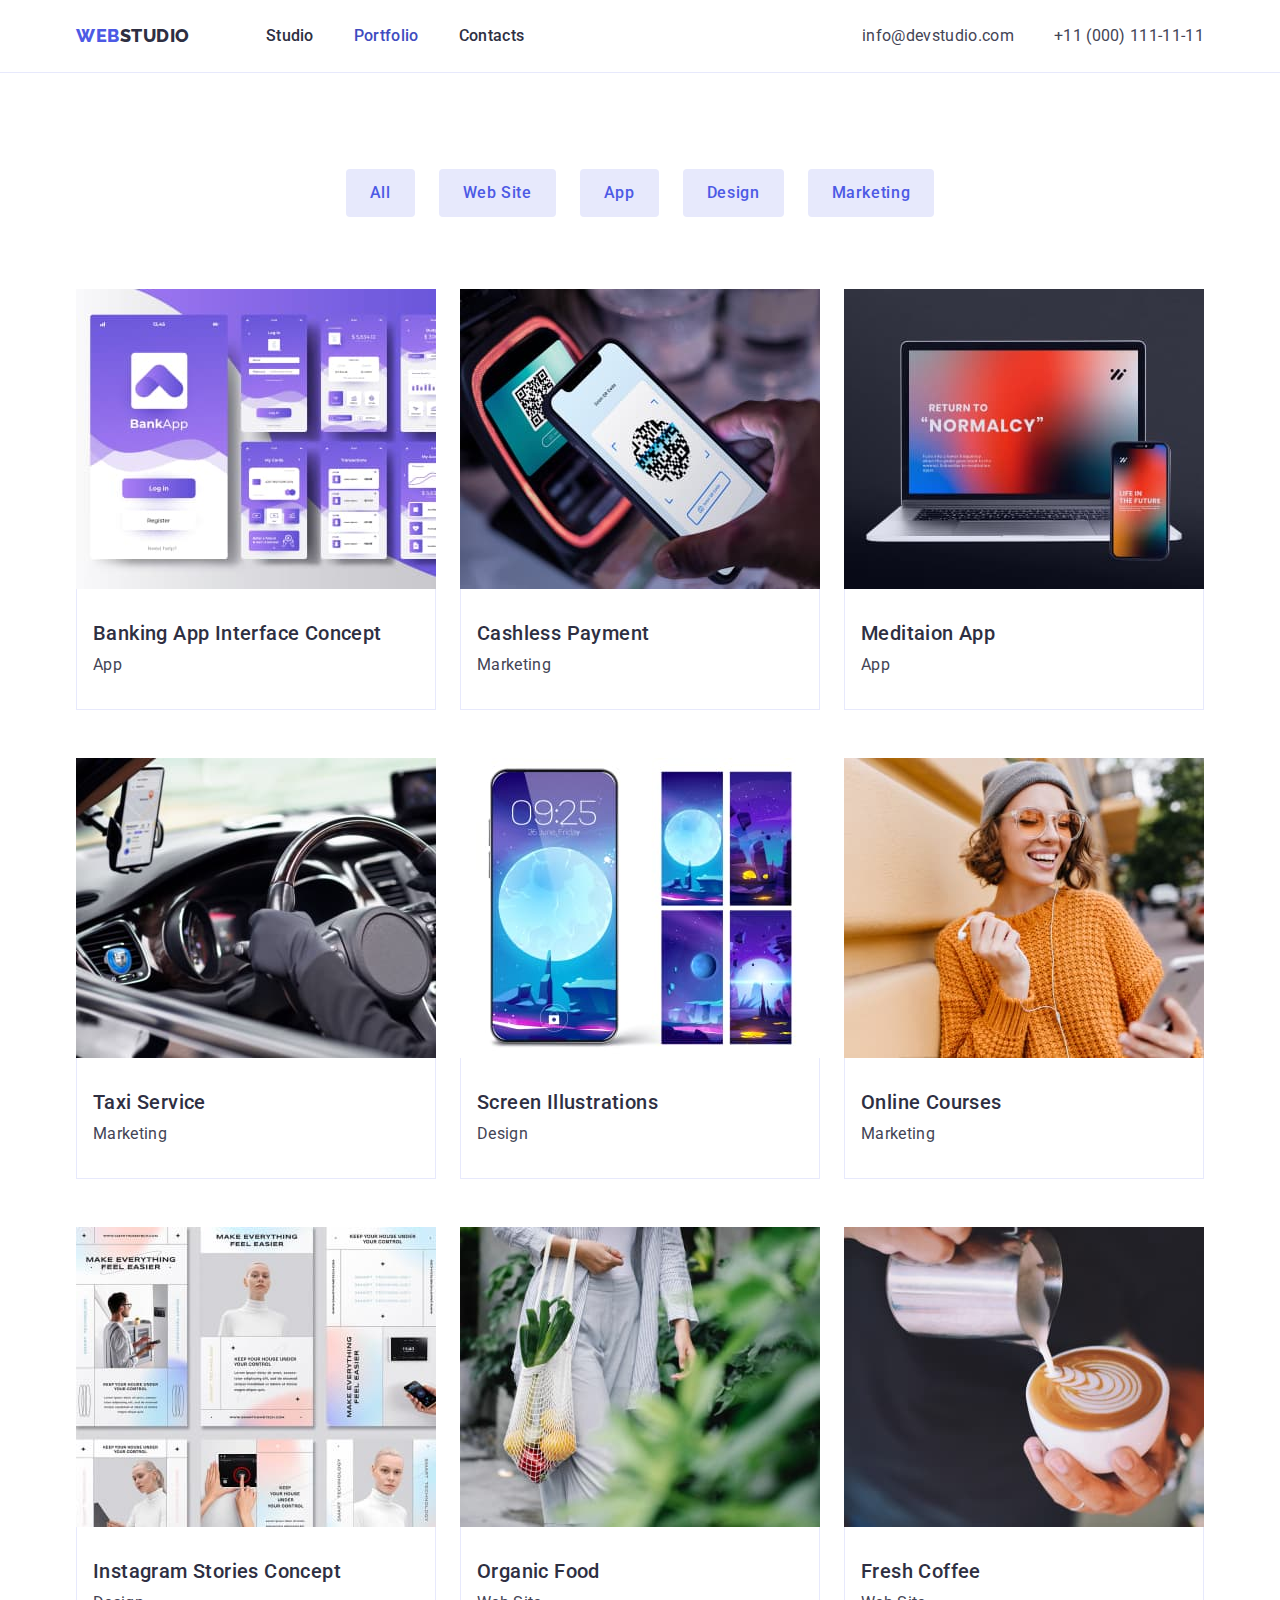
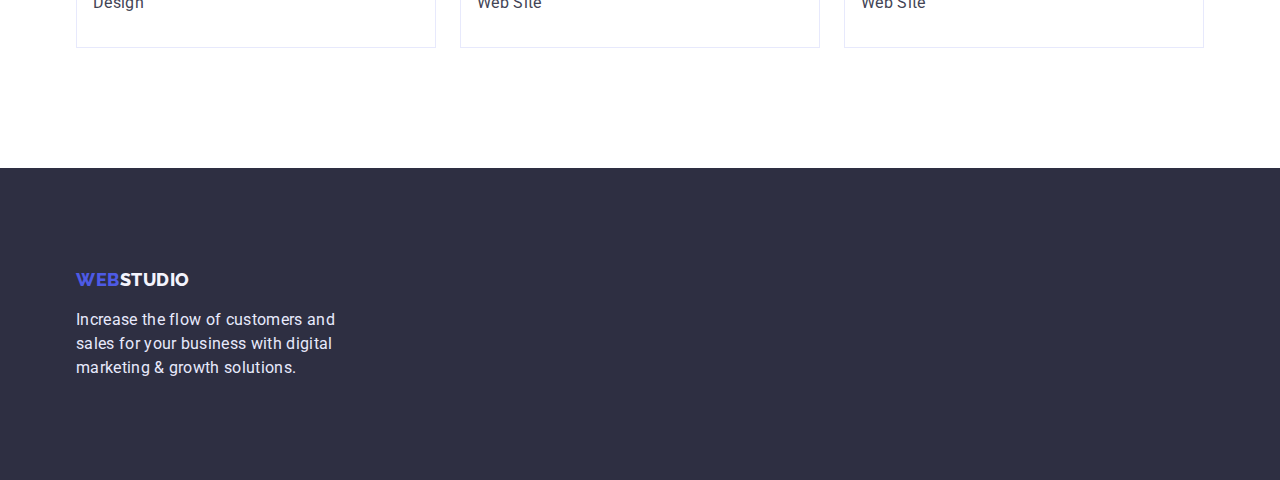
==== portfolio.html @ ba1efbfc "Initial commit" ====
<!DOCTYPE html>
<html lang="en">
  <head>
    <meta charset="UTF-8" />
    <meta http-equiv="X-UA-Compatible" content="IE=edge" />
    <meta name="viewport" content="width=device-width, initial-scale=1.0" />
    <link rel="preconnect" href="https://fonts.googleapis.com" />
    <link rel="preconnect" href="https://fonts.gstatic.com" crossorigin />
    <link
      href="https://fonts.googleapis.com/css2?family=Raleway:wght@800&family=Roboto:wght@400;500;700&display=swap"
      rel="stylesheet"
    />
    <title>Document</title>
    <link
      rel="stylesheet"
      href="https://cdnjs.cloudflare.com/ajax/libs/modern-normalize/1.1.0/modern-normalize.min.css"
    />
    <link rel="stylesheet" href="./css/styles.css" />
  </head>
  <body>
    <!-- Header -->
    <header class="header">
      <div class="header-container container">
        <nav class="header-nav">
          <!-- Logo -->
          <a href="./index.html" class="logo"
            ><span class="logo-accent">Web</span>Studio</a
          >
          <!-- Navigation -->

          <ul class="site-nav list">
            <li>
              <a class="site-nav-link" href="./index.html">Studio</a>
            </li>
            <li>
              <a class="site-nav-link current" href="./portfolio.html"
                >Portfolio</a
              >
            </li>
            <li><a class="site-nav-link" href="">Contacts</a></li>
          </ul>
        </nav>
        <!-- Contacts -->
        <address class="address">
          <ul class="contacts list">
            <li>
              <a class="email" href="mailto:info@devstudio.com"
                >info@devstudio.com</a
              >
            </li>
            <li>
              <a class="phone" href="tel:+110001111111">+11 (000) 111-11-11</a>
            </li>
          </ul>
        </address>
      </div>
    </header>

    <!-- Section 1 -->
    <main>
      <section class="portfolio">
        <div class="container">
          <h1 class="visually-hidden">Filter</h1>
          <ul class="filter-btn list">
            <li><button class="btn" type="button">All</button></li>
            <li><button class="btn" type="button">Web Site</button></li>
            <li><button class="btn" type="button">App</button></li>
            <li><button class="btn" type="button">Design</button></li>
            <li><button class="btn" type="button">Marketing</button></li>
          </ul>
          <ul class="cards list">
            <li class="filter-card">
              <img
                src="./images/img8.jpg"
                alt="bank app screens"
                width="360"
                height="300"
              />
              <div class="card-border card-wrap">
                <h2 class="card-title">Banking App Interface Concept</h2>
                <p class="card-text">App</p>
              </div>
            </li>
            <li class="filter-card">
              <img
                src="./images/img9.jpg"
                alt="phone with qr code"
                width="360"
                height="300"
              />
              <div class="card-border card-wrap">
                <h2 class="card-title">Cashless Payment</h2>
                <p class="card-text">Marketing</p>
              </div>
            </li>
            <li class="filter-card">
              <img
                src="./images/img10.jpg"
                alt="laptop and cellphone"
                width="360"
                height="300"
              />
              <div class="card-border card-wrap">
                <h2 class="card-title">Meditaion App</h2>
                <p class="card-text">App</p>
              </div>
            </li>
            <li class="filter-card">
              <img
                src="./images/img11.jpg"
                alt="steering weel"
                width="360"
                height="300"
              />
              <div class="card-border card-wrap">
                <h2 class="card-title">Taxi Service</h2>
                <p class="card-text">Marketing</p>
              </div>
            </li>
            <li class="filter-card">
              <img
                src="./images/img12.jpg"
                alt="phone with illustrations on screen "
                width="360"
                height="300"
              />
              <div class="card-border card-wrap">
                <h2 class="card-title">Screen Illustrations</h2>
                <p class="card-text">Design</p>
              </div>
            </li>
            <li class="filter-card">
              <img
                src="./images/img13.jpg"
                alt="woman with phone"
                width="360"
                height="300"
              />
              <div class="card-border card-wrap">
                <h2 class="card-title">Online Courses</h2>
                <p class="card-text">Marketing</p>
              </div>
            </li>
            <li class="filter-card">
              <img
                src="./images/img14.jpg"
                alt="instagram stories screens"
                width="360"
                height="300"
              />
              <div class="card-border card-wrap">
                <h2 class="card-title">Instagram Stories Concept</h2>
                <p class="card-text">Design</p>
              </div>
            </li>
            <li class="filter-card">
              <img
                src="./images/img15.jpg"
                alt="woman with bag with vegetables"
                width="360"
                height="300"
              />
              <div class="card-border card-wrap">
                <h2 class="card-title">Organic Food</h2>
                <p class="card-text">Web Site</p>
              </div>
            </li>
            <li class="filter-card">
              <img
                src="./images/img16.jpg"
                alt="cup of cappuccino"
                width="360"
                height="300"
              />
              <div class="card-border card-wrap">
                <h2 class="card-title">Fresh Coffee</h2>
                <p class="card-text">Web Site</p>
              </div>
            </li>
          </ul>
        </div>
      </section>
    </main>

    <!-- Footer -->
    <footer class="page-footer">
      <div class="container">
        <a href="./index.html" class="logo-footer"
          ><span class="logo-accent">Web</span>Studio</a
        >
        <p class="footer-text">
          Increase the flow of customers and sales for your business with
          digital marketing & growth solutions.
        </p>
      </div>
    </footer>
  </body>
</html>
---- css/styles.css ----
:root {
  --brand-color: #4d5ae5;
  --pressed-state: #404bbf;
  --dark: #2e2f42;
  --success: #31d0aa;
  --text: #434455;
  --subtle-text: #8e8f99;
  --accent: #e7e9fc;
  --light: #f4f4fd;
  --background: #ffffff;
  --white-text: #ffffff;
}

html {
  box-sizing: border-box;
}
*,
*::before,
*::after {
  box-sizing: inherit;
}
button {
  cursor: pointer;
}
address {
  font-style: normal;
}
img {
  display: block;
  max-width: 100%;
  height: auto;
}
body {
  font-family: 'Roboto', sans-serif;
  background-color: var(--background);
  color: var(--text);
}
ul {
  margin: 0;
  padding-left: 0;
}
p,
h1,
h2,
h3,
h4,
h5,
h6 {
  margin: 0;
}
.list {
  text-decoration: none;
  list-style: none;
}
.visually-hidden {
  position: absolute;
  white-space: nowrap;
  width: 1px;
  height: 1px;
  overflow: hidden;
  border: 0;
  padding: 0;
  clip: rect(0 0 0 0);
  clip-path: inset(50%);
  margin: -1px;
}
.container {
  max-width: 1158px;
  padding: 0 15px;
  margin: 0 auto;
}
.section {
  padding-top: 120px;
  padding-bottom: 120px;
}

/* Header */

.header {
  border-bottom: 1px solid var(--accent);
}
.header-container {
  display: flex;
  align-items: center;
}
.header-nav {
  display: flex;
  align-items: center;
}
.site-nav {
  display: flex;
  gap: 40px;
  margin-left: 76px;
}
.site-nav-link:hover,
.site-nav-link:focus,
.site-nav-link.current {
  color: var(--pressed-state);
  text-decoration: none;
}
.logo {
  padding-top: 24px;
  padding-bottom: 24px;
  color: var(--dark);
  text-decoration: none;
  font-family: Raleway;
  font-size: 18px;
  font-weight: 800;
  line-height: 1.33;
  letter-spacing: 0.03em;
  text-align: left;
  text-transform: uppercase;
}
.logo-accent {
  color: var(--brand-color);
  font-family: Raleway;
  font-size: 18px;
  font-weight: 800;
  line-height: 1.33;
  letter-spacing: 0.03em;
  text-align: left;
  text-transform: uppercase;
}
.site-nav-link {
  padding-top: 24px;
  padding-bottom: 24px;
  color: var(--dark);
  text-decoration: none;
  font-size: 16px;
  font-weight: 500;
  line-height: 1.5;
  letter-spacing: 0.02em;
  text-align: left;
}

/* Contacts */

.address {
  display: flex;
  align-items: center;
  margin-left: auto;
  gap: 40px;
}
.contacts {
  display: flex;
  gap: 40px;
}
.contacts .email {
  padding-top: 24px;
  padding-bottom: 24px;
  color: var(--text);
  font-size: 16px;
  font-weight: 400;
  line-height: 1.5;
  letter-spacing: 0.02em;
  text-align: left;
  text-decoration: none;
  font-style: normal;
}
.contacts .phone {
  padding-top: 24px;
  padding-bottom: 24px;
  color: var(--text);
  font-size: 16px;
  font-weight: 400;
  line-height: 1.5;
  letter-spacing: 0.02em;
  text-align: left;
  text-decoration: none;
  font-style: normal;
}
.contacts .email:hover,
.contacts .email:focus {
  color: var(--pressed-state);
}
.contacts .phone:hover,
.contacts .phone:focus {
  color: var(--pressed-state);
}

/* Section hero */

.hero {
  padding-top: 188px;
  padding-bottom: 188px;
  background-color: var(--dark);
}

.hero-title {
  margin-left: auto;
  margin-right: auto;
  width: 496px;
  color: var(--white-text);
  font-size: 56px;
  line-height: 1.07;
  letter-spacing: 0.02em;
  text-align: center;
}

.hero-button {
  padding: 16px 32px;
  margin-top: 48px;
  margin-left: auto;
  margin-right: auto;
  display: block;
  border: none;
  color: var(--white-text);
  background-color: var(--brand-color);
  font-family: inherit;
  font-size: 16px;
  font-weight: 500;
  line-height: 1.5;
  letter-spacing: 0.04em;
  text-align: center;
  cursor: pointer;
}
.hero-button:hover,
.hero-button:focus {
  background-color: var(--pressed-state);
}

/* Section 1 */

.features {
  display: flex;
  gap: 24px;
}
.feature-title {
  color: var(--dark);
  font-size: 20px;
  font-weight: 500;
  line-height: 1.2;
  letter-spacing: 0.02em;
  text-align: left;
}
.feature-text {
  width: 264px;
  margin-top: 8px;
  font-size: 16px;
  line-height: 1.5;
  letter-spacing: 0.02em;
  text-align: left;
}

/* Section 2 What we are doing */
.work {
  padding-top: 0px;
}

.work-list {
  display: flex;
  margin: 0;
  gap: 24px;
}
.work-title {
  margin-bottom: 72px;
  color: var(--dark);
  font-size: 36px;
  line-height: 1.11;
  letter-spacing: 0.02em;
  text-align: center;
  text-transform: capitalize;
}

/* Section 3 Team section */

.team-section {
  background-color: var(--light);
}
.team-list {
  padding-top: 120px;
  padding-bottom: 120px;
  display: flex;
  padding: 0;
  margin: 0;
  gap: 24px;
}
.team-title {
  margin-bottom: 72px;
  color: var(--dark);
  font-size: 36px;
  line-height: 1.11;
  letter-spacing: 0.02em;
  text-align: center;
}
.team-member-card {
  background-color: var(--background);
}
.team-member-info {
  padding-top: 32px;
  padding-bottom: 32px;
}
.team-member-name {
  margin-bottom: 8px;
  color: var(--dark);
  font-size: 20px;
  font-weight: 500;
  line-height: 1.2;
  letter-spacing: 0.02em;
  text-align: center;
}
.team-member-job {
  font-size: 16px;
  line-height: 1.5;
  letter-spacing: 0.02em;
  text-align: center;
}
/* Footer */

.page-footer {
  padding-top: 100px;
  padding-bottom: 100px;
  background-color: var(--dark);
  color: var(--accent);
  font-size: 16px;
  line-height: 1.5;
  letter-spacing: 0.02em;
  text-align: left;
}
.logo-footer {
  margin-bottom: 16px;
  display: inline-block;
  color: var(--light);
  font-family: Raleway;
  font-size: 18px;
  font-weight: 800;
  line-height: 1.16;
  letter-spacing: 0.03em;
  text-align: left;
  text-decoration: none;
  text-transform: uppercase;
}

.footer-text {
  width: 264px;
}
/* Buttons portfolio list */
.portfolio {
  padding-top: 96px;
  padding-bottom: 120px;
}
.btn {
  padding: 12px 24px 12px 24px;
  color: var(--brand-color);
  background-color: var(--accent);
  font-family: inherit;
  font-size: 16px;
  font-weight: 500;
  line-height: 1.5;
  letter-spacing: 0.04em;
  text-align: center;
  cursor: pointer;
  border: none;
  border-radius: 4px;
}
.filter-btn {
  display: flex;
  justify-content: center;
  gap: 24px;
}
.filter-btn .btn:hover,
.filter-btn .btn:focus {
  color: var(--white-text);
  background-color: var(--pressed-state);
  box-shadow: 0px 2px 2px 0px #0000001f;
  box-shadow: 0px 2px 1px 0px #00000014;
  box-shadow: 0px 3px 1px 0px #0000001a;
}

/* Portfolio cards */
.cards {
  display: flex;
  flex-wrap: wrap;
  margin-top: 72px;
  gap: 48px 24px;
}
.cards .filter-card {
  flex-basis: calc((100% - (2 * 24px)) / 3);
}
.card-border {
  background-color: var(--background);
  border-left: solid 1px var(--accent);
  border-right: solid 1px var(--accent);
  border-bottom: solid 1px var(--accent);
  border-top: none;
}
.card-wrap {
  padding-left: 16px;
  padding-top: 32px;
  padding-bottom: 32px;
}
.card-title {
  color: var(--dark);
  font-size: 20px;
  font-weight: 500;
  line-height: 1.2;
  letter-spacing: 0.02em;
  text-align: left;
}
.card-text {
  margin-top: 8px;
  font-size: 16px;
  line-height: 1.5;
  letter-spacing: 0.02em;
  text-align: left;
}
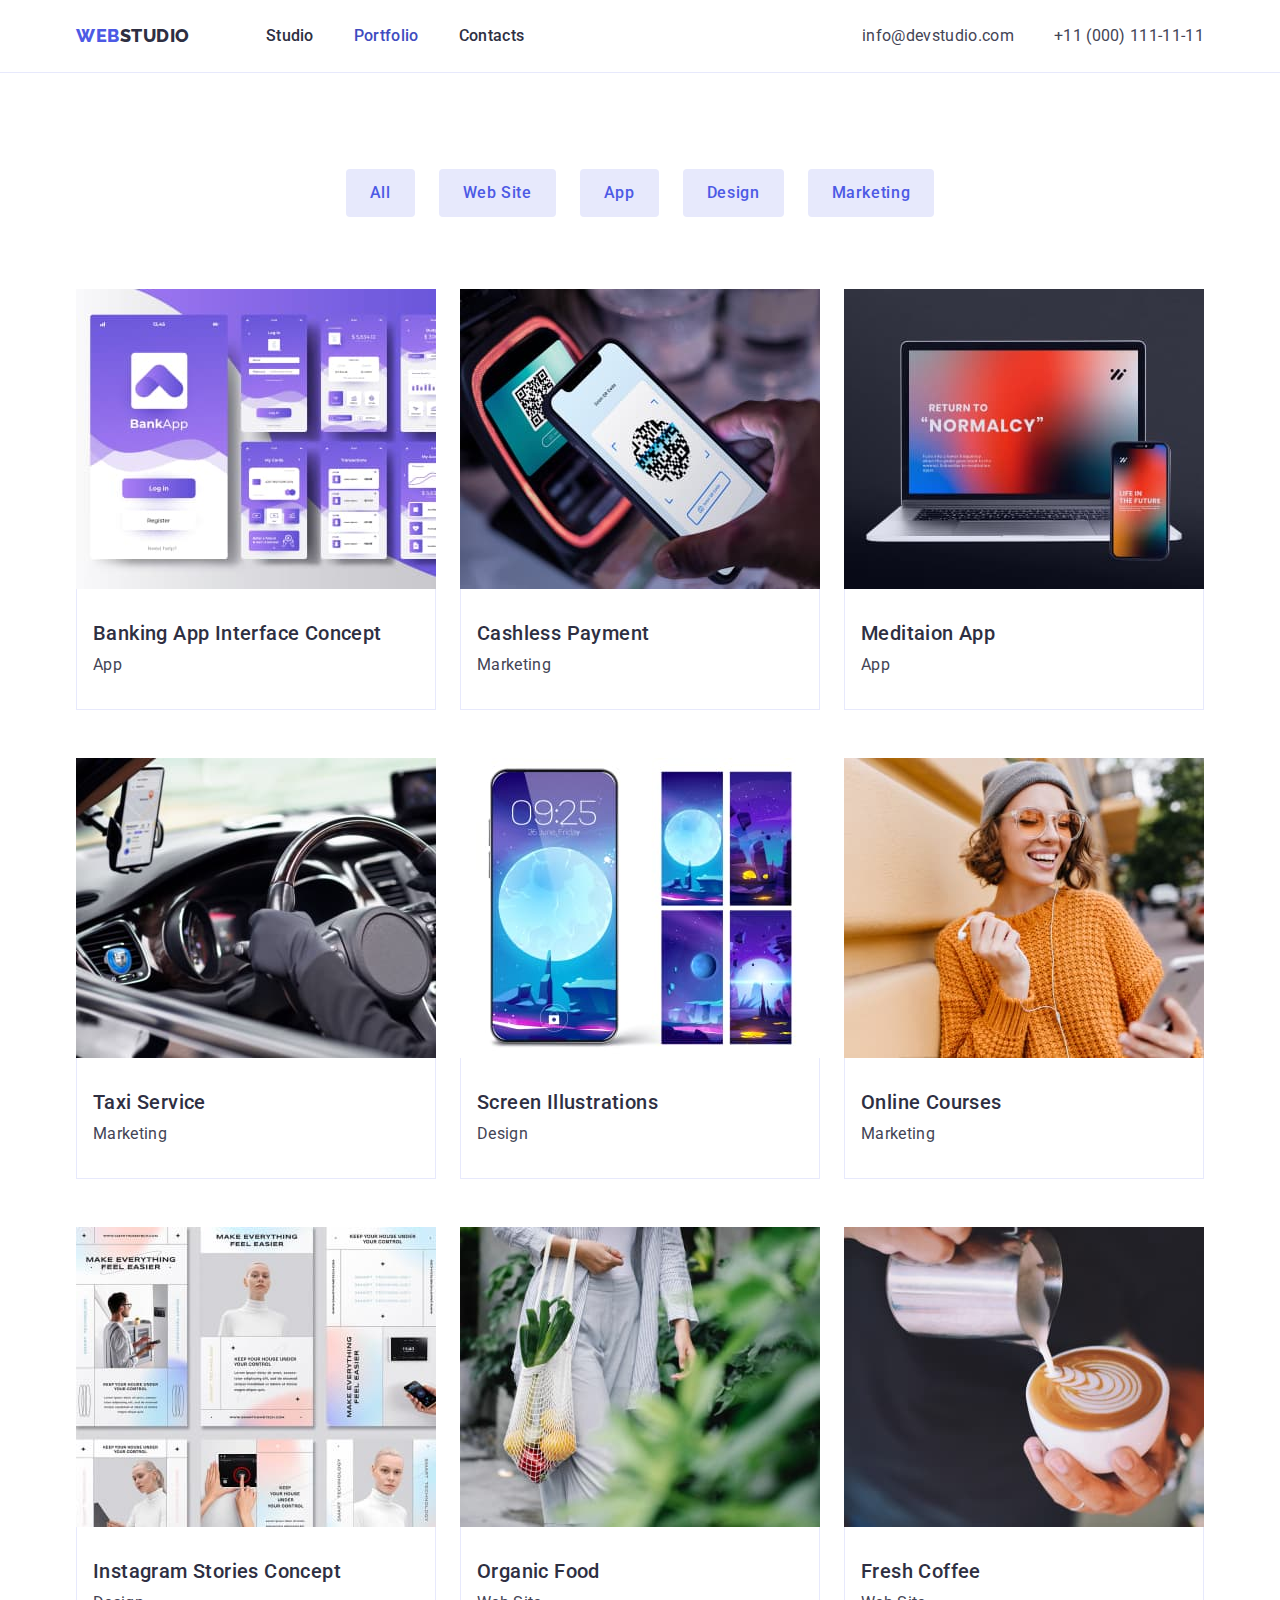
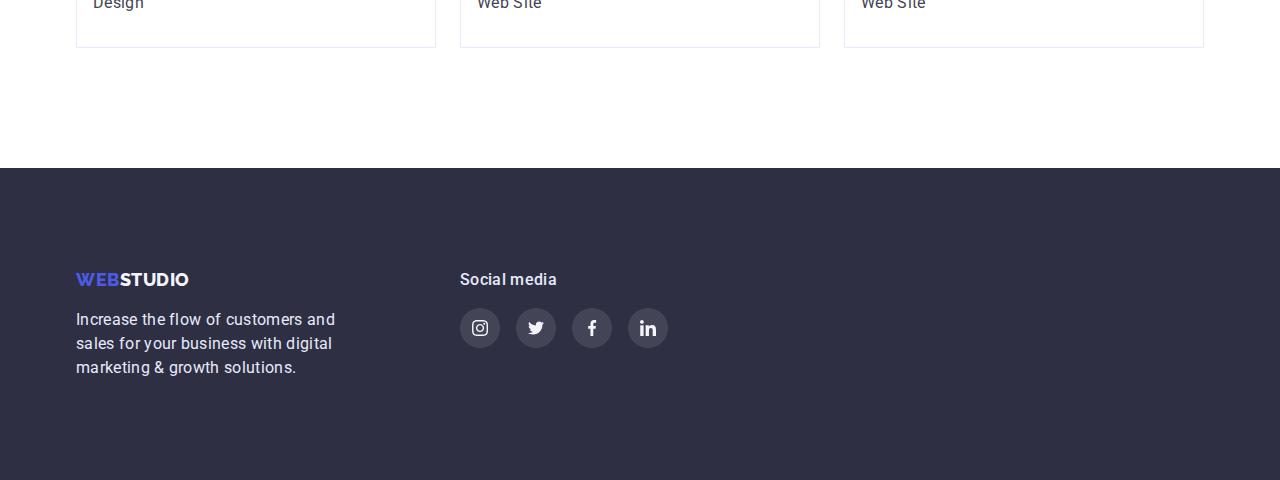
==== commit 9aacb8ba: "update" ====
--- a/portfolio.html
+++ b/portfolio.html
@@ -184,14 +184,49 @@
 
     <!-- Footer -->
     <footer class="page-footer">
-      <div class="container">
-        <a href="./index.html" class="logo-footer"
-          ><span class="logo-accent">Web</span>Studio</a
-        >
-        <p class="footer-text">
-          Increase the flow of customers and sales for your business with
-          digital marketing & growth solutions.
-        </p>
+      <div class="footer-container container">
+        <div class="footer-info">
+          <a href="./index.html" class="logo-footer"
+            ><span class="logo-accent">Web</span>Studio</a
+          >
+          <p class="footer-text">
+            Increase the flow of customers and sales for your business with
+            digital marketing & growth solutions.
+          </p>
+        </div>
+        <div class="media-footer">
+          <h3 class="media-footer-title">Social media</h3>
+          <ul class="media-footer-list list">
+            <li class="media-footer-icon">
+              <a href="" class="media-footer-link">
+                <svg width="16px" height="16px">
+                  <use href="./images/symbol-defs.svg#icon-instagram"></use>
+                </svg>
+              </a>
+            </li>
+            <li class="media-footer-icon">
+              <a href="" class="media-footer-link">
+                <svg width="16px" height="16px">
+                  <use href="./images/symbol-defs.svg#icon-twitter"></use>
+                </svg>
+              </a>
+            </li>
+            <li class="media-footer-icon">
+              <a href="" class="media-footer-link">
+                <svg width="16px" height="16px">
+                  <use href="./images/symbol-defs.svg#icon-facebook"></use>
+                </svg>
+              </a>
+            </li>
+            <li class="media-footer-icon">
+              <a href="" class="media-footer-link">
+                <svg width="16px" height="16px">
+                  <use href="./images/symbol-defs.svg#icon-linkedin"></use>
+                </svg>
+              </a>
+            </li>
+          </ul>
+        </div>
       </div>
     </footer>
   </body>
--- a/css/styles.css
+++ b/css/styles.css
@@ -185,7 +185,17 @@
   padding-bottom: 188px;
   background-color: var(--dark);
 }
-
+.hero-img {
+  height: 600px;
+  max-width: 1440px;
+  margin-right: auto;
+  margin-left: auto;
+  background-image: linear-gradient(
+      rgba(46, 47, 66, 0.7),
+      rgba(46, 47, 66, 0.7) 100%
+    ),
+    url(../images/people-office.jpg);
+}
 .hero-title {
   margin-left: auto;
   margin-right: auto;
@@ -225,7 +235,16 @@
   display: flex;
   gap: 24px;
 }
+.feature-icon {
+  display: flex;
+  justify-content: center;
+  align-items: center;
+  height: 112px;
+  background-color: var(--light);
+}
+
 .feature-title {
+  margin-top: 8px;
   color: var(--dark);
   font-size: 20px;
   font-weight: 500;
@@ -266,6 +285,7 @@
 
 .team-section {
   background-color: var(--light);
+  padding-bottom: 110px;
 }
 .team-list {
   padding-top: 120px;
@@ -288,7 +308,6 @@
 }
 .team-member-info {
   padding-top: 32px;
-  padding-bottom: 32px;
 }
 .team-member-name {
   margin-bottom: 8px;
@@ -305,6 +324,70 @@
   letter-spacing: 0.02em;
   text-align: center;
 }
+.media-team {
+  display: flex;
+  gap: 24px;
+  margin-top: 8px;
+  padding-right: 16px;
+  padding-bottom: 32px;
+  padding-left: 16px;
+}
+.media-team-icon {
+  height: 40px;
+  width: 40px;
+  border-radius: 50%;
+  background-color: var(--brand-color);
+}
+.media-team-link {
+  display: flex;
+  justify-content: center;
+  align-items: center;
+  width: 100%;
+  height: 100%;
+}
+.media-team-link:hover,
+.media-team-link:focus {
+  background-color: var(--pressed-state);
+  border-radius: 50%;
+}
+/* ---Customers--- */
+
+.customers-section {
+  padding-top: 130px;
+}
+.customers-title {
+  margin-bottom: 72px;
+  font-size: 36px;
+  font-weight: 700;
+  line-height: 1.5;
+  letter-spacing: 0.02em;
+  text-align: center;
+}
+.customers {
+  display: flex;
+  gap: 24px;
+}
+.customers-item {
+  display: flex;
+  width: 168px;
+  height: 88px;
+}
+.customers-link {
+  display: flex;
+  justify-content: center;
+  align-items: center;
+  width: 100%;
+  height: 100%;
+  border: 1px solid #8e8f99;
+  border-radius: 4px;
+  fill: #8e8f99;
+}
+.customers-link:hover,
+.customers-link:focus {
+  fill: #404bbf;
+  border: 1px solid #404bbf;
+}
+
 /* Footer */
 
 .page-footer {
@@ -330,11 +413,50 @@
   text-decoration: none;
   text-transform: uppercase;
 }
-
 .footer-text {
   width: 264px;
 }
+.footer-container {
+  display: flex;
+}
+.media-footer {
+  margin-left: 120px;
+  display: flex;
+  flex-direction: column;
+  gap: 16px;
+}
+.media-footer-title {
+  font-size: 16px;
+  font-weight: 500;
+  line-height: 1.5;
+  letter-spacing: 0.02em;
+  text-align: left;
+}
+.media-footer-list {
+  display: flex;
+  gap: 16px;
+}
+.media-footer-icon {
+  height: 40px;
+  width: 40px;
+  border-radius: 50%;
+  background-color: rgba(100%, 100%, 100%, 10%);
+}
+.media-footer-link {
+  display: flex;
+  justify-content: center;
+  align-items: center;
+  width: 100%;
+  height: 100%;
+}
+.media-footer-link:hover,
+.media-footer-link:focus {
+  background-color: var(--success);
+  border-radius: 50%;
+}
+
 /* Buttons portfolio list */
+
 .portfolio {
   padding-top: 96px;
   padding-bottom: 120px;
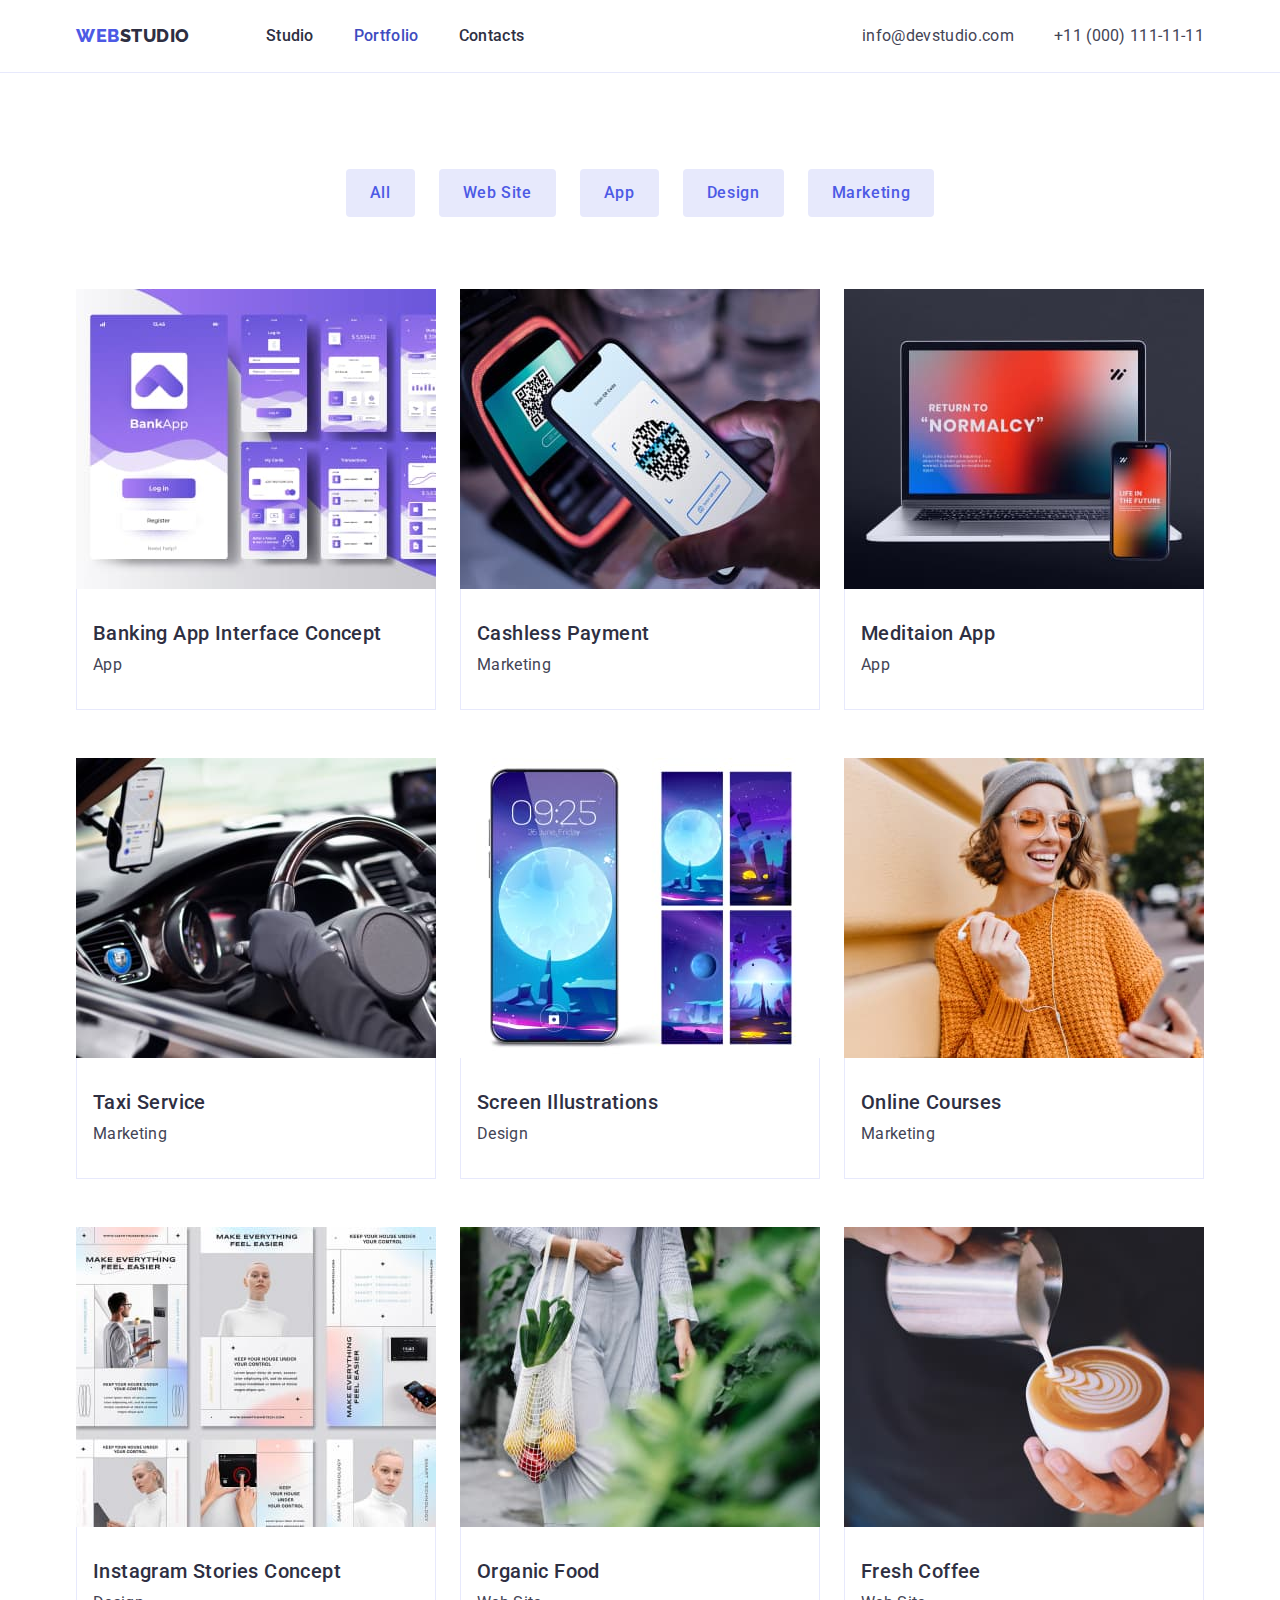
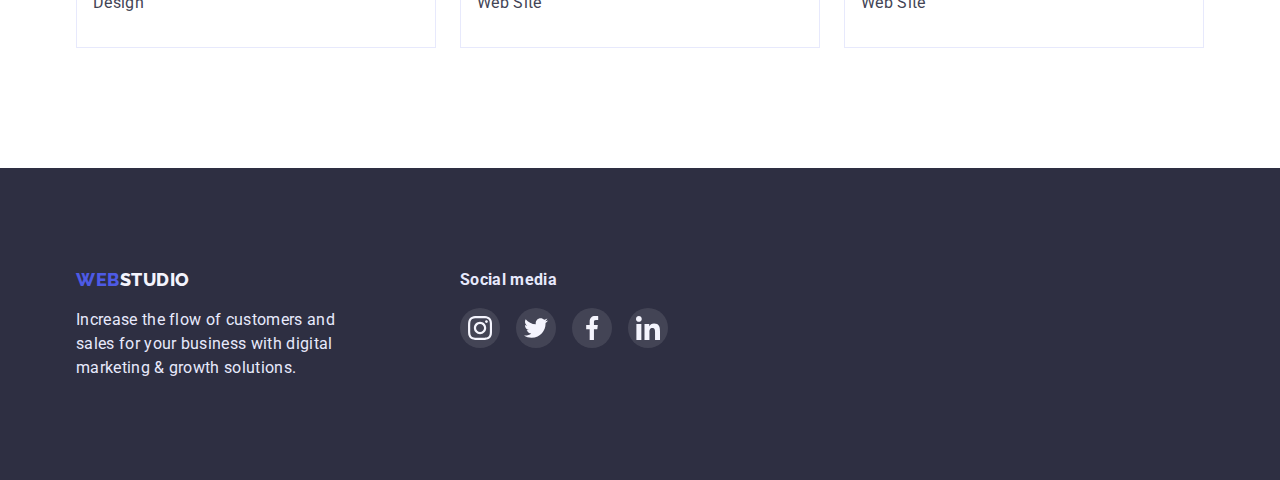
==== commit d2685f44: "update" ====
--- a/portfolio.html
+++ b/portfolio.html
@@ -69,114 +69,132 @@
             <li><button class="btn" type="button">Marketing</button></li>
           </ul>
           <ul class="cards list">
-            <li class="filter-card">
-              <img
-                src="./images/img8.jpg"
-                alt="bank app screens"
-                width="360"
-                height="300"
-              />
-              <div class="card-border card-wrap">
-                <h2 class="card-title">Banking App Interface Concept</h2>
-                <p class="card-text">App</p>
-              </div>
-            </li>
-            <li class="filter-card">
-              <img
-                src="./images/img9.jpg"
-                alt="phone with qr code"
-                width="360"
-                height="300"
-              />
-              <div class="card-border card-wrap">
-                <h2 class="card-title">Cashless Payment</h2>
-                <p class="card-text">Marketing</p>
-              </div>
-            </li>
-            <li class="filter-card">
-              <img
-                src="./images/img10.jpg"
-                alt="laptop and cellphone"
-                width="360"
-                height="300"
-              />
-              <div class="card-border card-wrap">
-                <h2 class="card-title">Meditaion App</h2>
-                <p class="card-text">App</p>
-              </div>
-            </li>
-            <li class="filter-card">
-              <img
-                src="./images/img11.jpg"
-                alt="steering weel"
-                width="360"
-                height="300"
-              />
-              <div class="card-border card-wrap">
-                <h2 class="card-title">Taxi Service</h2>
-                <p class="card-text">Marketing</p>
-              </div>
-            </li>
-            <li class="filter-card">
-              <img
-                src="./images/img12.jpg"
-                alt="phone with illustrations on screen "
-                width="360"
-                height="300"
-              />
-              <div class="card-border card-wrap">
-                <h2 class="card-title">Screen Illustrations</h2>
-                <p class="card-text">Design</p>
-              </div>
-            </li>
-            <li class="filter-card">
-              <img
-                src="./images/img13.jpg"
-                alt="woman with phone"
-                width="360"
-                height="300"
-              />
-              <div class="card-border card-wrap">
-                <h2 class="card-title">Online Courses</h2>
-                <p class="card-text">Marketing</p>
-              </div>
-            </li>
-            <li class="filter-card">
-              <img
-                src="./images/img14.jpg"
-                alt="instagram stories screens"
-                width="360"
-                height="300"
-              />
-              <div class="card-border card-wrap">
-                <h2 class="card-title">Instagram Stories Concept</h2>
-                <p class="card-text">Design</p>
-              </div>
-            </li>
-            <li class="filter-card">
-              <img
-                src="./images/img15.jpg"
-                alt="woman with bag with vegetables"
-                width="360"
-                height="300"
-              />
-              <div class="card-border card-wrap">
-                <h2 class="card-title">Organic Food</h2>
-                <p class="card-text">Web Site</p>
-              </div>
-            </li>
-            <li class="filter-card">
-              <img
-                src="./images/img16.jpg"
-                alt="cup of cappuccino"
-                width="360"
-                height="300"
-              />
-              <div class="card-border card-wrap">
-                <h2 class="card-title">Fresh Coffee</h2>
-                <p class="card-text">Web Site</p>
-              </div>
-            </li>
+            <a href="" class="filter-link">
+              <li class="filter-card">
+                <img
+                  src="./images/img8.jpg"
+                  alt="bank app screens"
+                  width="360"
+                  height="300"
+                />
+                <div class="card-border card-wrap">
+                  <h2 class="card-title">Banking App Interface Concept</h2>
+                  <p class="card-text">App</p>
+                </div>
+              </li>
+            </a>
+            <a href="" class="filter-link">
+              <li class="filter-card">
+                <img
+                  src="./images/img9.jpg"
+                  alt="phone with qr code"
+                  width="360"
+                  height="300"
+                />
+                <div class="card-border card-wrap">
+                  <h2 class="card-title">Cashless Payment</h2>
+                  <p class="card-text">Marketing</p>
+                </div>
+              </li>
+            </a>
+            <a href="" class="filter-link">
+              <li class="filter-card">
+                <img
+                  src="./images/img10.jpg"
+                  alt="laptop and cellphone"
+                  width="360"
+                  height="300"
+                />
+                <div class="card-border card-wrap">
+                  <h2 class="card-title">Meditaion App</h2>
+                  <p class="card-text">App</p>
+                </div>
+              </li>
+            </a>
+            <a href="" class="filter-link">
+              <li class="filter-card">
+                <img
+                  src="./images/img11.jpg"
+                  alt="steering weel"
+                  width="360"
+                  height="300"
+                />
+                <div class="card-border card-wrap">
+                  <h2 class="card-title">Taxi Service</h2>
+                  <p class="card-text">Marketing</p>
+                </div>
+              </li>
+            </a>
+            <a href="" class="filter-link">
+              <li class="filter-card">
+                <img
+                  src="./images/img12.jpg"
+                  alt="phone with illustrations on screen "
+                  width="360"
+                  height="300"
+                />
+                <div class="card-border card-wrap">
+                  <h2 class="card-title">Screen Illustrations</h2>
+                  <p class="card-text">Design</p>
+                </div>
+              </li>
+            </a>
+            <a href="" class="filter-link">
+              <li class="filter-card">
+                <img
+                  src="./images/img13.jpg"
+                  alt="woman with phone"
+                  width="360"
+                  height="300"
+                />
+                <div class="card-border card-wrap">
+                  <h2 class="card-title">Online Courses</h2>
+                  <p class="card-text">Marketing</p>
+                </div>
+              </li>
+            </a>
+            <a href="" class="filter-link">
+              <li class="filter-card">
+                <img
+                  src="./images/img14.jpg"
+                  alt="instagram stories screens"
+                  width="360"
+                  height="300"
+                />
+                <div class="card-border card-wrap">
+                  <h2 class="card-title">Instagram Stories Concept</h2>
+                  <p class="card-text">Design</p>
+                </div>
+              </li>
+            </a>
+            <a href="" class="filter-link">
+              <li class="filter-card">
+                <img
+                  src="./images/img15.jpg"
+                  alt="woman with bag with vegetables"
+                  width="360"
+                  height="300"
+                />
+                <div class="card-border card-wrap">
+                  <h2 class="card-title">Organic Food</h2>
+                  <p class="card-text">Web Site</p>
+                </div>
+              </li>
+            </a>
+            <a href="" class="filter-link">
+              <li class="filter-card">
+                <img
+                  src="./images/img16.jpg"
+                  alt="cup of cappuccino"
+                  width="360"
+                  height="300"
+                />
+                <div class="card-border card-wrap">
+                  <h2 class="card-title">Fresh Coffee</h2>
+                  <p class="card-text">Web Site</p>
+                </div>
+              </li>
+            </a>
           </ul>
         </div>
       </section>
@@ -195,33 +213,33 @@
           </p>
         </div>
         <div class="media-footer">
-          <h3 class="media-footer-title">Social media</h3>
+          <p class="media-footer-title"><strong>Social media</strong></p>
           <ul class="media-footer-list list">
             <li class="media-footer-icon">
               <a href="" class="media-footer-link">
-                <svg width="16px" height="16px">
-                  <use href="./images/symbol-defs.svg#icon-instagram"></use>
-                </svg>
-              </a>
-            </li>
-            <li class="media-footer-icon">
-              <a href="" class="media-footer-link">
-                <svg width="16px" height="16px">
-                  <use href="./images/symbol-defs.svg#icon-twitter"></use>
-                </svg>
-              </a>
-            </li>
-            <li class="media-footer-icon">
-              <a href="" class="media-footer-link">
-                <svg width="16px" height="16px">
-                  <use href="./images/symbol-defs.svg#icon-facebook"></use>
-                </svg>
-              </a>
-            </li>
-            <li class="media-footer-icon">
-              <a href="" class="media-footer-link">
-                <svg width="16px" height="16px">
-                  <use href="./images/symbol-defs.svg#icon-linkedin"></use>
+                <svg width="24px" height="24px">
+                  <use href="./images/icons.svg#icon-instagram"></use>
+                </svg>
+              </a>
+            </li>
+            <li class="media-footer-icon">
+              <a href="" class="media-footer-link">
+                <svg width="24px" height="24px">
+                  <use href="./images/icons.svg#icon-twitter"></use>
+                </svg>
+              </a>
+            </li>
+            <li class="media-footer-icon">
+              <a href="" class="media-footer-link">
+                <svg width="24px" height="24px">
+                  <use href="./images/icons.svg#icon-facebook"></use>
+                </svg>
+              </a>
+            </li>
+            <li class="media-footer-icon">
+              <a href="" class="media-footer-link">
+                <svg width="24px" height="24px">
+                  <use href="./images/icons.svg#icon-linkedin"></use>
                 </svg>
               </a>
             </li>
--- a/css/styles.css
+++ b/css/styles.css
@@ -223,13 +223,15 @@
   letter-spacing: 0.04em;
   text-align: center;
   cursor: pointer;
+  border-radius: 4px;
+  box-shadow: 0px 4px 4px 0px #00000026;
 }
 .hero-button:hover,
 .hero-button:focus {
   background-color: var(--pressed-state);
 }
 
-/* Section 1 */
+/*--- Section 1 ---*/
 
 .features {
   display: flex;
@@ -242,7 +244,9 @@
   height: 112px;
   background-color: var(--light);
 }
-
+.svg-feature {
+  fill: var(--dark);
+}
 .feature-title {
   margin-top: 8px;
   color: var(--dark);
@@ -255,17 +259,17 @@
 .feature-text {
   width: 264px;
   margin-top: 8px;
-  font-size: 16px;
-  line-height: 1.5;
-  letter-spacing: 0.02em;
-  text-align: left;
-}
-
-/* Section 2 What we are doing */
+  color: var(--text);
+  font-size: 16px;
+  line-height: 1.5;
+  letter-spacing: 0.02em;
+  text-align: left;
+}
+
+/*--- Section 2 What we are doing ---*/
 .work {
   padding-top: 0px;
 }
-
 .work-list {
   display: flex;
   margin: 0;
@@ -281,7 +285,7 @@
   text-transform: capitalize;
 }
 
-/* Section 3 Team section */
+/*--- Section 3 Team section ---*/
 
 .team-section {
   background-color: var(--light);
@@ -305,6 +309,8 @@
 }
 .team-member-card {
   background-color: var(--background);
+  box-shadow: 0px 2px 1px 0px #2e2f4214, 0px 1px 1px 0px #2e2f4229,
+    0px 1px 6px 0px #2e2f4214;
 }
 .team-member-info {
   padding-top: 32px;
@@ -324,13 +330,14 @@
   letter-spacing: 0.02em;
   text-align: center;
 }
+.media-team-list {
+  padding-bottom: 32px;
+}
 .media-team {
   display: flex;
   gap: 24px;
   margin-top: 8px;
-  padding-right: 16px;
-  padding-bottom: 32px;
-  padding-left: 16px;
+  justify-content: center;
 }
 .media-team-icon {
   height: 40px;
@@ -338,19 +345,21 @@
   border-radius: 50%;
   background-color: var(--brand-color);
 }
+
 .media-team-link {
   display: flex;
   justify-content: center;
   align-items: center;
   width: 100%;
   height: 100%;
+  fill: var(--light);
 }
 .media-team-link:hover,
 .media-team-link:focus {
   background-color: var(--pressed-state);
   border-radius: 50%;
 }
-/* ---Customers--- */
+/* --- Customers--- */
 
 .customers-section {
   padding-top: 130px;
@@ -380,15 +389,15 @@
   height: 100%;
   border: 1px solid #8e8f99;
   border-radius: 4px;
-  fill: #8e8f99;
+  fill: var(--subtle-text);
 }
 .customers-link:hover,
 .customers-link:focus {
-  fill: #404bbf;
-  border: 1px solid #404bbf;
-}
-
-/* Footer */
+  fill: var(--pressed-state);
+  border: 1px solid var(--pressed-state);
+}
+
+/*--- Footer ---*/
 
 .page-footer {
   padding-top: 100px;
@@ -448,6 +457,7 @@
   align-items: center;
   width: 100%;
   height: 100%;
+  fill: var(--light);
 }
 .media-footer-link:hover,
 .media-footer-link:focus {
@@ -484,17 +494,26 @@
 .filter-btn .btn:focus {
   color: var(--white-text);
   background-color: var(--pressed-state);
-  box-shadow: 0px 2px 2px 0px #0000001f;
-  box-shadow: 0px 2px 1px 0px #00000014;
-  box-shadow: 0px 3px 1px 0px #0000001a;
+  box-shadow: 0px 2px 2px 0px #0000001f, 0px 2px 1px 0px #00000014,
+    0px 3px 1px 0px #0000001a;
 }
 
 /* Portfolio cards */
+
+.filter-link:hover,
+.filter-link:focus {
+  box-shadow: 0px 2px 1px 0px #2e2f4214, 0px 1px 1px 0px #2e2f4229,
+    0px 1px 6px 0px #2e2f4214;
+}
+.filter-link {
+  text-decoration: none;
+}
+
 .cards {
   display: flex;
   flex-wrap: wrap;
+  gap: 48px 24px;
   margin-top: 72px;
-  gap: 48px 24px;
 }
 .cards .filter-card {
   flex-basis: calc((100% - (2 * 24px)) / 3);
@@ -520,6 +539,7 @@
   text-align: left;
 }
 .card-text {
+  color: var(--text);
   margin-top: 8px;
   font-size: 16px;
   line-height: 1.5;
